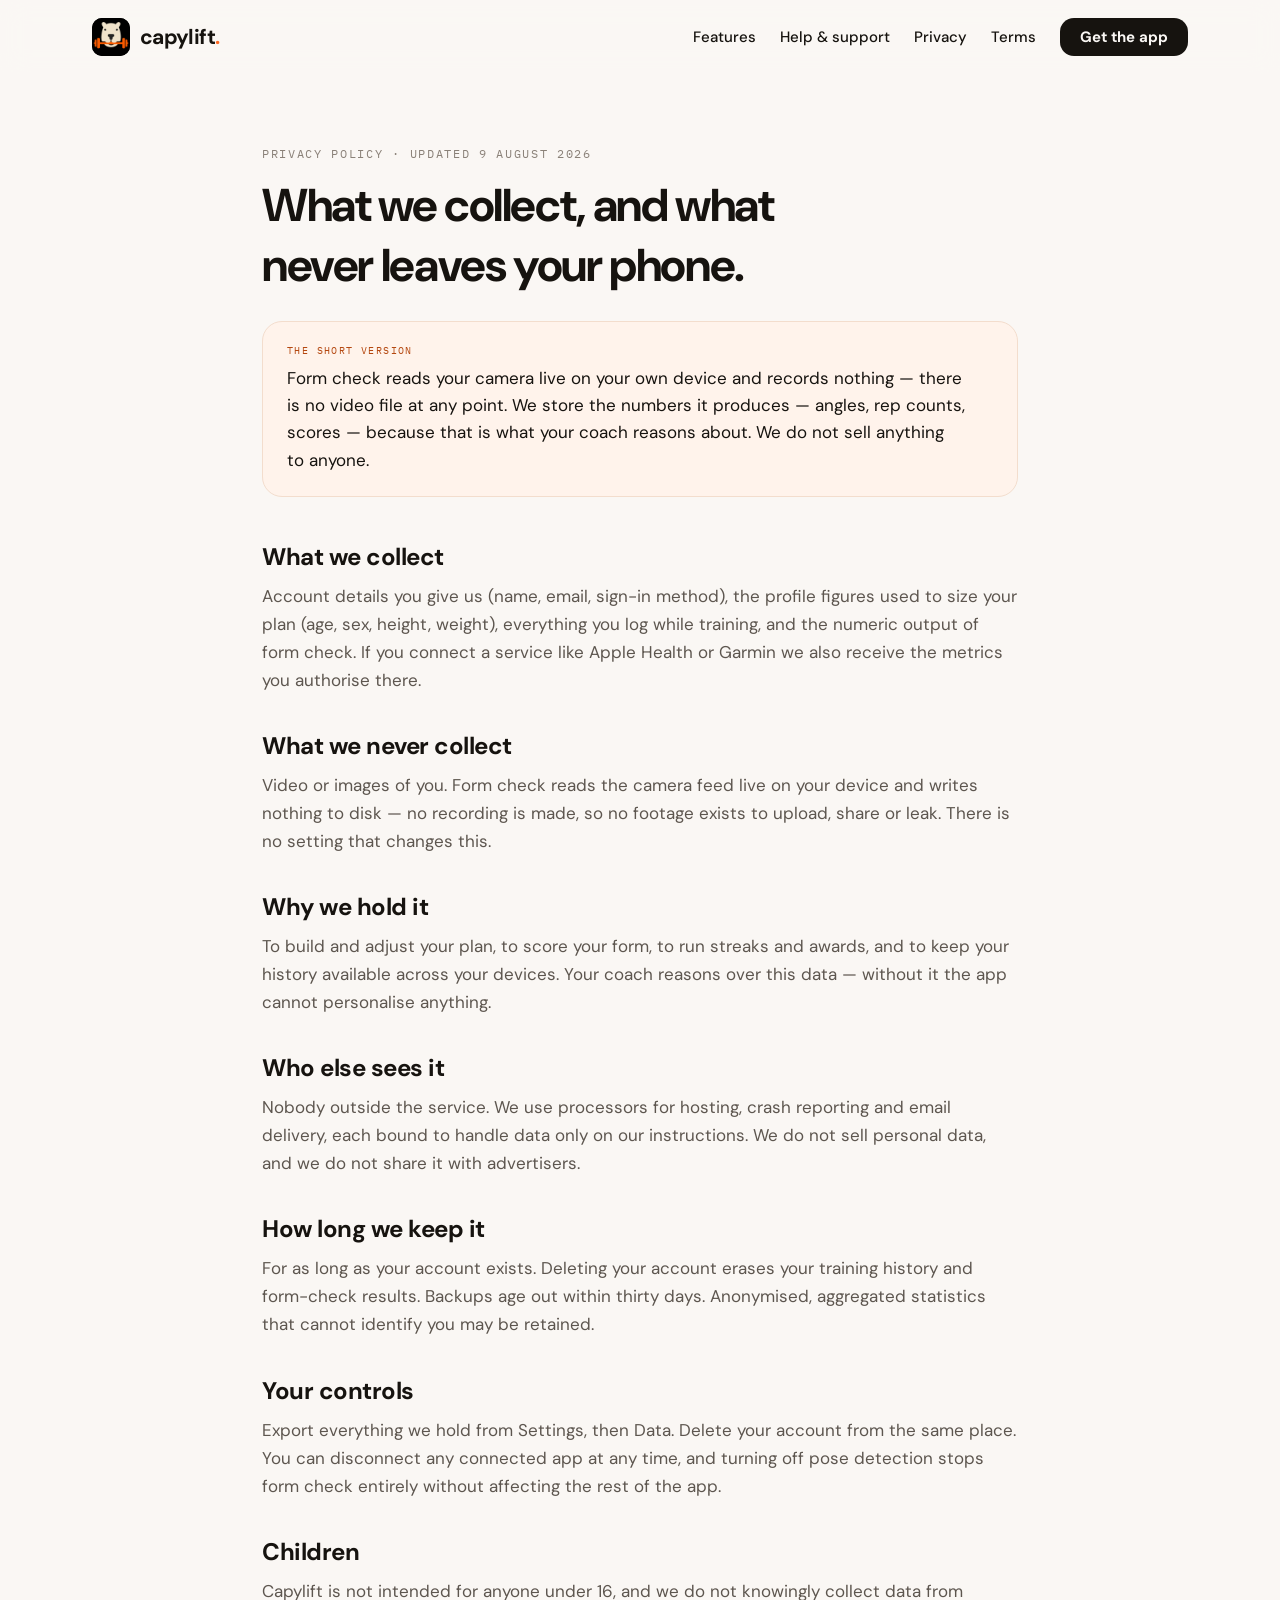
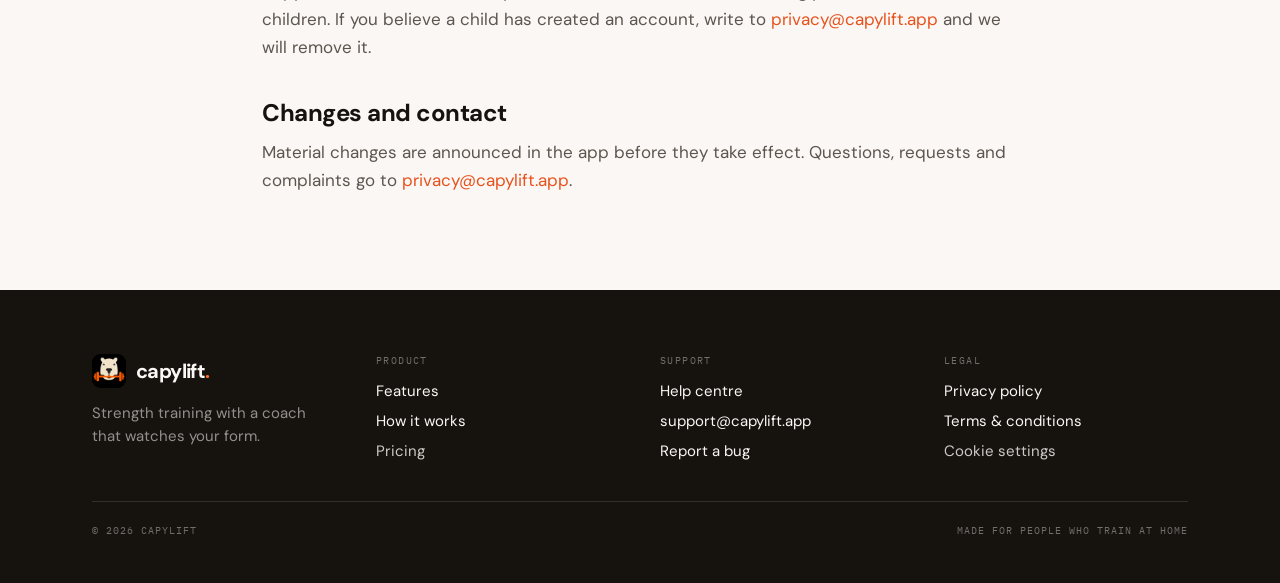
==== privacy/index.html @ c58286a8 "Convert to multi-page site (clean URLs, no hash routing) Co-Authored-By: Claude Opus 4.8 (1M context" ====
<!DOCTYPE html>
<html lang="en">
<head>
<meta charset="utf-8">
<meta name="viewport" content="width=device-width, initial-scale=1">
<title>Privacy policy — Capylift</title>
<meta name="description" content="What Capylift collects, and what never leaves your phone.">
<link rel="icon" type="image/png" href="/assets/logo.png">
<meta property="og:title" content="Capylift — Your AI strength coach">
<meta property="og:description" content="A coach plans your week. You get the final say on all of it.">
<meta property="og:image" content="/assets/logo.png">
<meta property="og:type" content="website">

<link rel="preconnect" href="https://fonts.googleapis.com">
<link rel="preconnect" href="https://fonts.gstatic.com" crossorigin>
<link href="https://fonts.googleapis.com/css2?family=DM+Sans:wght@400;500;700&family=IBM+Plex+Mono:wght@500;600&display=swap" rel="stylesheet">

<style>
  * { box-sizing: border-box; }
  body { margin: 0; background: #FAF7F4; color: #16130F; font-family: 'DM Sans', system-ui, sans-serif; -webkit-font-smoothing: antialiased; }
  a { color: #E8511C; text-decoration: none; }
  a:hover { color: #B93C11; }
  @keyframes floatY { 0%, 100% { transform: translateY(0); } 50% { transform: translateY(-10px); } }

  /* interactive states (the design tool used a custom style-hover attr) */
  .navlink { font-size:15px; font-weight:500; color:#5D564F; cursor:pointer; transition:color .16s ease; }
  .navlink:hover, .navlink.active { color:#16130F; }
  .btn-dark { transition:background .16s ease; }
  .btn-dark:hover { background:#2A241E !important; }
  .flink { color:rgba(250,247,244,0.8); cursor:pointer; transition:color .16s ease; }
  .flink:hover { color:#FAF7F4; }
  .plain { color:inherit; }
  .plain:hover { color:inherit; }


</style>
</head>
<body>

<div style="min-height:100vh; display:flex; flex-direction:column;">

<header style="position:sticky; top:0; z-index:50; background:rgba(250,247,244,0.88); backdrop-filter:blur(14px); -webkit-backdrop-filter:blur(14px);">
    <div style="max-width:1160px; margin:0 auto; padding:12px clamp(16px,4vw,32px); min-height:74px; display:flex; align-items:center; flex-wrap:wrap; gap:16px 28px;">
      <a href="/" class="plain" style="display:flex; align-items:center; gap:10px; margin-right:auto;">
        <span style="width:38px; height:38px; flex:none; border-radius:10px; background:#000000; overflow:hidden; display:flex;"><img src="/assets/logo.png" alt="Capylift" style="width:38px; height:38px; object-fit:contain; display:block;"></span>
        <span style="font-size:21px; font-weight:700; letter-spacing:-0.03em;">capylift<span style="color:#FF6A24;">.</span></span>
      </a>
      <nav style="display:flex; align-items:center; flex-wrap:wrap; gap:12px 24px;">
        <a href="/" data-nav="home" class="navlink plain">Features</a>
        <a href="/support/" data-nav="support" class="navlink plain">Help &amp; support</a>
        <a href="/privacy/" data-nav="privacy" class="navlink plain active">Privacy</a>
        <a href="/terms/" data-nav="terms" class="navlink plain">Terms</a>
        <div class="btn-dark" style="height:38px; padding:0 20px; border-radius:14px; background:#16130F; color:#FAF7F4; display:flex; align-items:center; font-size:15px; font-weight:700; cursor:pointer;">Get the app</div>
      </nav>
    </div>
  </header>

  <main style="flex:1;">

    <div class="route" id="route-privacy">
      <div style="max-width:820px; margin:0 auto; padding:clamp(44px,6vw,72px) clamp(20px,4vw,32px) clamp(64px,8vw,96px);">
        <div style="font-family:'IBM Plex Mono',monospace; font-size:12px; letter-spacing:0.14em; color:#8A8178;">PRIVACY POLICY · UPDATED 9 AUGUST 2026</div>
        <h1 style="margin:14px 0 0; font-size:clamp(28px,4.4vw,46px); font-weight:700; letter-spacing:-0.03em; text-wrap:balance;">What we collect, and what never leaves your phone.</h1>
        <div style="margin:26px 0 44px; padding:22px 24px; background:#FFF3EB; border:1px solid #F3DDCD; border-radius:20px;">
          <div style="font-family:'IBM Plex Mono',monospace; font-size:10px; letter-spacing:0.14em; color:#B4470F;">THE SHORT VERSION</div>
          <div style="font-size:17px; line-height:1.6; margin-top:8px; text-wrap:pretty;">Form check reads your camera live on your own device and records nothing — there is no video file at any point. We store the numbers it produces — angles, rep counts, scores — because that is what your coach reasons about. We do not sell anything to anyone.</div>
        </div>
        <div style="display:flex; flex-direction:column; gap:36px;">
          <div><h2 style="margin:0 0 10px; font-size:24px; font-weight:700; letter-spacing:-0.02em;">What we collect</h2><div style="font-size:17px; line-height:1.65; color:#5D564F; text-wrap:pretty;">Account details you give us (name, email, sign-in method), the profile figures used to size your plan (age, sex, height, weight), everything you log while training, and the numeric output of form check. If you connect a service like Apple Health or Garmin we also receive the metrics you authorise there.</div></div>
          <div><h2 style="margin:0 0 10px; font-size:24px; font-weight:700; letter-spacing:-0.02em;">What we never collect</h2><div style="font-size:17px; line-height:1.65; color:#5D564F; text-wrap:pretty;">Video or images of you. Form check reads the camera feed live on your device and writes nothing to disk — no recording is made, so no footage exists to upload, share or leak. There is no setting that changes this.</div></div>
          <div><h2 style="margin:0 0 10px; font-size:24px; font-weight:700; letter-spacing:-0.02em;">Why we hold it</h2><div style="font-size:17px; line-height:1.65; color:#5D564F; text-wrap:pretty;">To build and adjust your plan, to score your form, to run streaks and awards, and to keep your history available across your devices. Your coach reasons over this data — without it the app cannot personalise anything.</div></div>
          <div><h2 style="margin:0 0 10px; font-size:24px; font-weight:700; letter-spacing:-0.02em;">Who else sees it</h2><div style="font-size:17px; line-height:1.65; color:#5D564F; text-wrap:pretty;">Nobody outside the service. We use processors for hosting, crash reporting and email delivery, each bound to handle data only on our instructions. We do not sell personal data, and we do not share it with advertisers.</div></div>
          <div><h2 style="margin:0 0 10px; font-size:24px; font-weight:700; letter-spacing:-0.02em;">How long we keep it</h2><div style="font-size:17px; line-height:1.65; color:#5D564F; text-wrap:pretty;">For as long as your account exists. Deleting your account erases your training history and form-check results. Backups age out within thirty days. Anonymised, aggregated statistics that cannot identify you may be retained.</div></div>
          <div><h2 style="margin:0 0 10px; font-size:24px; font-weight:700; letter-spacing:-0.02em;">Your controls</h2><div style="font-size:17px; line-height:1.65; color:#5D564F; text-wrap:pretty;">Export everything we hold from Settings, then Data. Delete your account from the same place. You can disconnect any connected app at any time, and turning off pose detection stops form check entirely without affecting the rest of the app.</div></div>
          <div><h2 style="margin:0 0 10px; font-size:24px; font-weight:700; letter-spacing:-0.02em;">Children</h2><div style="font-size:17px; line-height:1.65; color:#5D564F; text-wrap:pretty;">Capylift is not intended for anyone under 16, and we do not knowingly collect data from children. If you believe a child has created an account, write to <a href="mailto:privacy@capylift.app">privacy@capylift.app</a> and we will remove it.</div></div>
          <div><h2 style="margin:0 0 10px; font-size:24px; font-weight:700; letter-spacing:-0.02em;">Changes and contact</h2><div style="font-size:17px; line-height:1.65; color:#5D564F; text-wrap:pretty;">Material changes are announced in the app before they take effect. Questions, requests and complaints go to <a href="mailto:privacy@capylift.app">privacy@capylift.app</a>.</div></div>
        </div>
      </div>
    </div>

      </main>

<footer style="background:#16130F; color:#FAF7F4;">
    <div style="max-width:1160px; margin:0 auto; padding:clamp(44px,6vw,64px) clamp(20px,4vw,32px) 40px; display:grid; grid-template-columns:repeat(auto-fit,minmax(min(190px,100%),1fr)); gap:40px;">
      <div>
        <div style="display:flex; align-items:center; gap:10px;">
          <span style="width:34px; height:34px; flex:none; border-radius:9px; background:#000000; overflow:hidden; display:flex;"><img src="/assets/logo.png" alt="" style="width:34px; height:34px; object-fit:contain; display:block;"></span>
          <span style="font-size:20px; font-weight:700; letter-spacing:-0.03em;">capylift<span style="color:#FF6A24;">.</span></span>
        </div>
        <div style="margin-top:14px; font-size:15px; line-height:1.55; color:rgba(250,247,244,0.55); max-width:34ch; text-wrap:pretty;">Strength training with a coach that watches your form.</div>
      </div>
      <div>
        <div style="font-family:'IBM Plex Mono',monospace; font-size:10px; letter-spacing:0.14em; color:rgba(250,247,244,0.4);">PRODUCT</div>
        <div style="display:flex; flex-direction:column; gap:10px; margin-top:14px; font-size:15px;">
          <a href="/" class="flink plain">Features</a>
          <a href="/" class="flink plain">How it works</a>
          <span class="flink">Pricing</span>
        </div>
      </div>
      <div>
        <div style="font-family:'IBM Plex Mono',monospace; font-size:10px; letter-spacing:0.14em; color:rgba(250,247,244,0.4);">SUPPORT</div>
        <div style="display:flex; flex-direction:column; gap:10px; margin-top:14px; font-size:15px;">
          <a href="/support/" class="flink plain">Help centre</a>
          <a href="mailto:support@capylift.app" class="flink plain">support@capylift.app</a>
          <a href="/support/" class="flink plain">Report a bug</a>
        </div>
      </div>
      <div>
        <div style="font-family:'IBM Plex Mono',monospace; font-size:10px; letter-spacing:0.14em; color:rgba(250,247,244,0.4);">LEGAL</div>
        <div style="display:flex; flex-direction:column; gap:10px; margin-top:14px; font-size:15px;">
          <a href="/privacy/" class="flink plain">Privacy policy</a>
          <a href="/terms/" class="flink plain">Terms &amp; conditions</a>
          <span class="flink">Cookie settings</span>
        </div>
      </div>
    </div>
    <div style="max-width:1160px; margin:0 auto; padding:0 clamp(20px,4vw,32px) 46px;">
      <div style="border-top:1px solid rgba(250,247,244,0.12); padding-top:22px; display:flex; flex-wrap:wrap; justify-content:space-between; gap:10px 24px; font-family:'IBM Plex Mono',monospace; font-size:10px; letter-spacing:0.1em; color:rgba(250,247,244,0.4);">
        <span>© 2026 CAPYLIFT</span>
        <span>MADE FOR PEOPLE WHO TRAIN AT HOME</span>
      </div>
    </div>
  </footer>
</div>

</body>
</html>
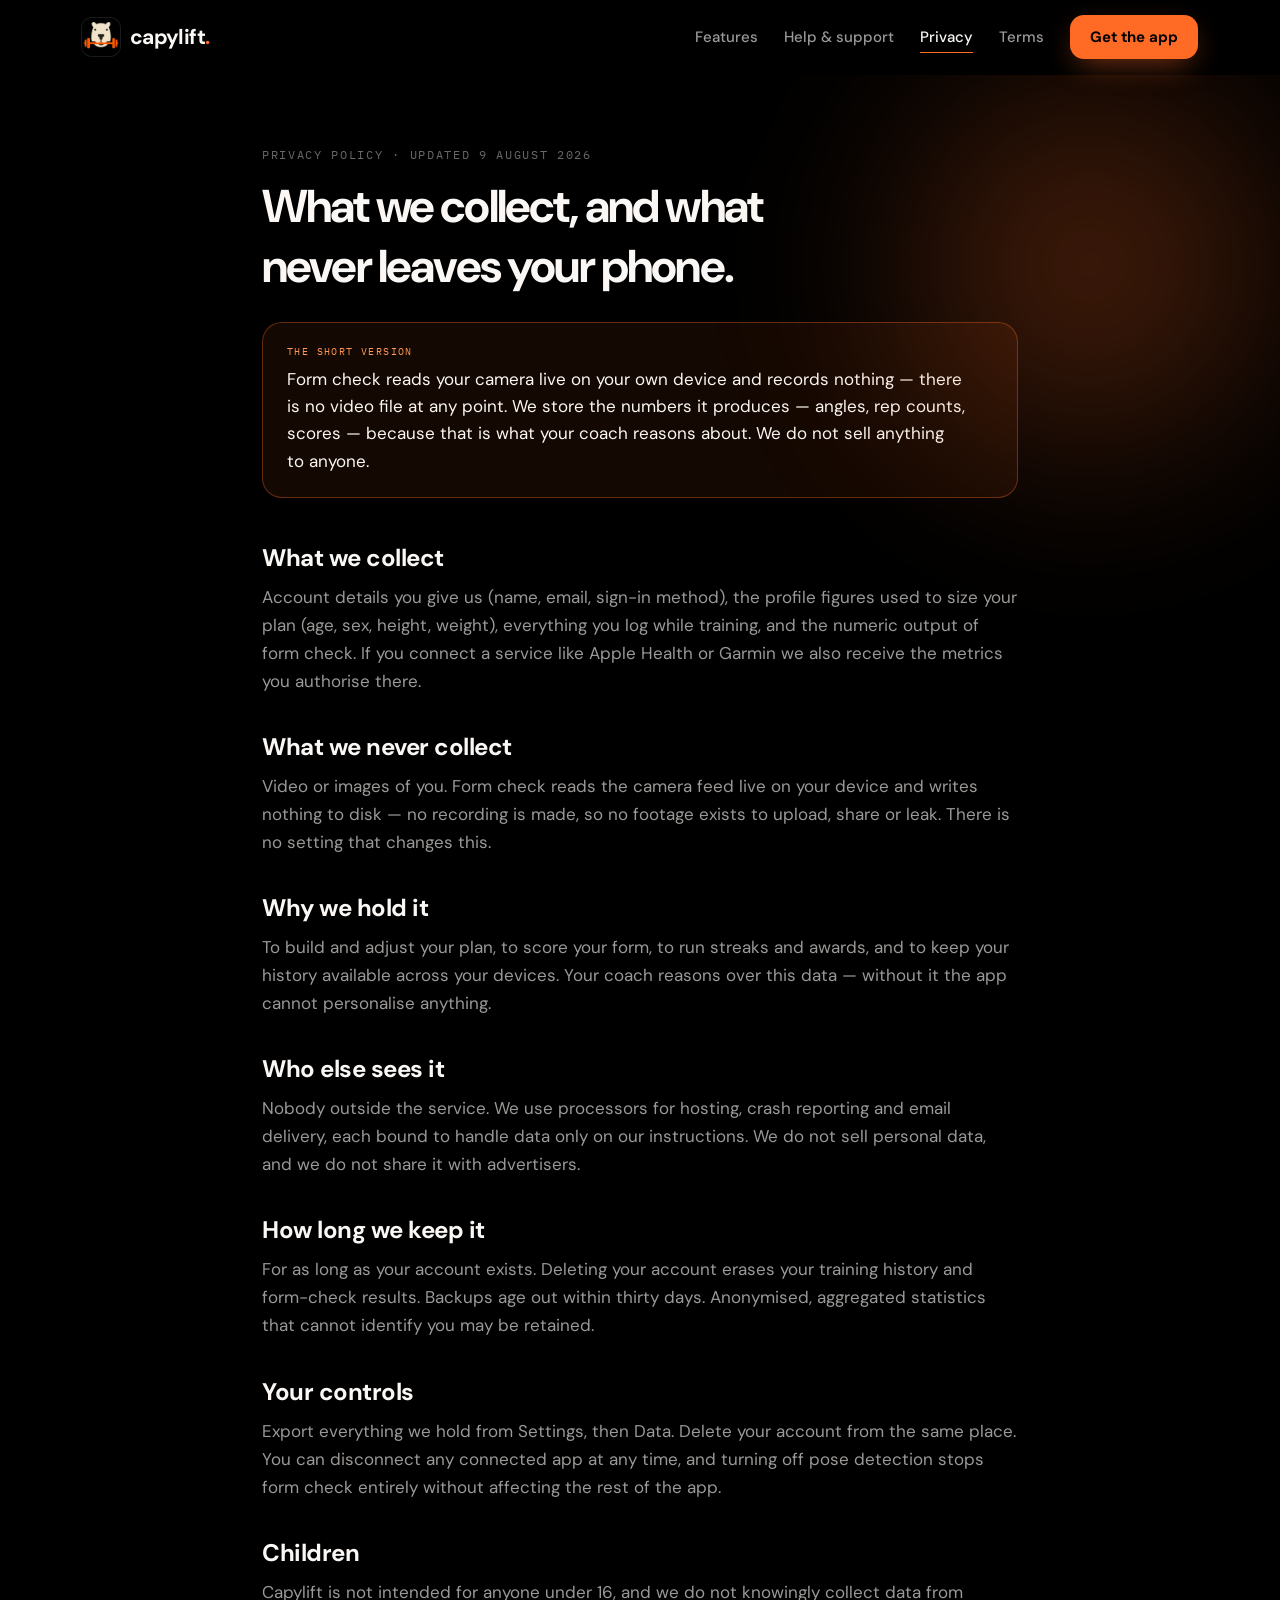
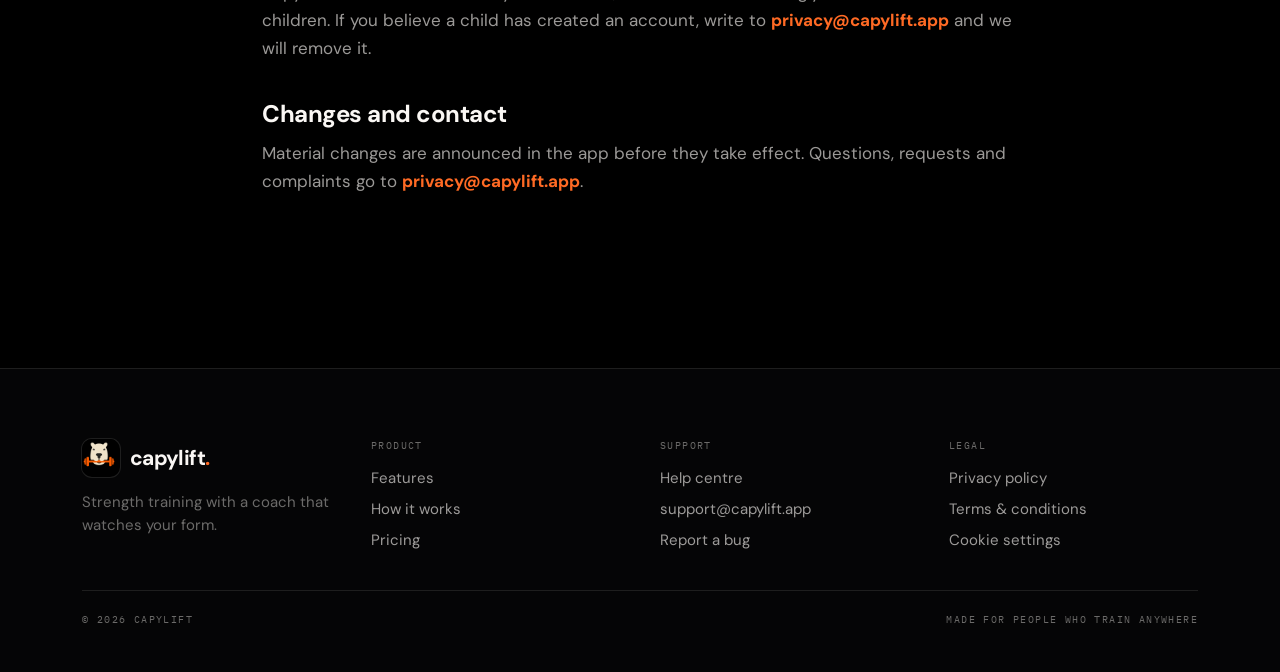
==== commit 78af5c36: "Bring support, privacy, terms and 404 pages into the dark design Move the inner pages onto a shared " ====
--- a/privacy/index.html
+++ b/privacy/index.html
@@ -15,113 +15,80 @@
 <link rel="preconnect" href="https://fonts.gstatic.com" crossorigin>
 <link href="https://fonts.googleapis.com/css2?family=DM+Sans:wght@400;500;700&family=IBM+Plex+Mono:wght@500;600&display=swap" rel="stylesheet">
 
-<style>
-  * { box-sizing: border-box; }
-  body { margin: 0; background: #FAF7F4; color: #16130F; font-family: 'DM Sans', system-ui, sans-serif; -webkit-font-smoothing: antialiased; }
-  a { color: #E8511C; text-decoration: none; }
-  a:hover { color: #B93C11; }
-  @keyframes floatY { 0%, 100% { transform: translateY(0); } 50% { transform: translateY(-10px); } }
-
-  /* interactive states (the design tool used a custom style-hover attr) */
-  .navlink { font-size:15px; font-weight:500; color:#5D564F; cursor:pointer; transition:color .16s ease; }
-  .navlink:hover, .navlink.active { color:#16130F; }
-  .btn-dark { transition:background .16s ease; }
-  .btn-dark:hover { background:#2A241E !important; }
-  .flink { color:rgba(250,247,244,0.8); cursor:pointer; transition:color .16s ease; }
-  .flink:hover { color:#FAF7F4; }
-  .plain { color:inherit; }
-  .plain:hover { color:inherit; }
-
-
-</style>
+<link rel="stylesheet" href="/assets/site.css">
+<meta name="theme-color" content="#000000">
 </head>
 <body>
+<div id="progress"></div>
+<div class="grain" aria-hidden="true"></div>
+<header id="top">
+  <div class="wrap nav">
+    <a href="/" class="brand"><span class="icon"><img src="/assets/logo.png" alt="Capylift" width="38" height="38"></span><b>capylift<span class="flame">.</span></b></a>
+    <nav class="navlinks">
+      <a href="/" class="navlink">Features</a>
+      <a href="/support/" class="navlink">Help &amp; support</a>
+      <a href="/privacy/" class="navlink active">Privacy</a>
+      <a href="/terms/" class="navlink">Terms</a>
+      <a href="https://apps.apple.com/gb/app/capylift-ai-fitness-trainer/id6780143263" target="_blank" rel="noopener" class="btn btn-flame" aria-label="Get the app">Get the app</a>
+    </nav>
+  </div>
+</header>
 
-<div style="min-height:100vh; display:flex; flex-direction:column;">
+<main class="page">
+  <div class="page-glow" aria-hidden="true"></div>
 
-<header style="position:sticky; top:0; z-index:50; background:rgba(250,247,244,0.88); backdrop-filter:blur(14px); -webkit-backdrop-filter:blur(14px);">
-    <div style="max-width:1160px; margin:0 auto; padding:12px clamp(16px,4vw,32px); min-height:74px; display:flex; align-items:center; flex-wrap:wrap; gap:16px 28px;">
-      <a href="/" class="plain" style="display:flex; align-items:center; gap:10px; margin-right:auto;">
-        <span style="width:38px; height:38px; flex:none; border-radius:10px; background:#000000; overflow:hidden; display:flex;"><img src="/assets/logo.png" alt="Capylift" style="width:38px; height:38px; object-fit:contain; display:block;"></span>
-        <span style="font-size:21px; font-weight:700; letter-spacing:-0.03em;">capylift<span style="color:#FF6A24;">.</span></span>
-      </a>
-      <nav style="display:flex; align-items:center; flex-wrap:wrap; gap:12px 24px;">
-        <a href="/" data-nav="home" class="navlink plain">Features</a>
-        <a href="/support/" data-nav="support" class="navlink plain">Help &amp; support</a>
-        <a href="/privacy/" data-nav="privacy" class="navlink plain active">Privacy</a>
-        <a href="/terms/" data-nav="terms" class="navlink plain">Terms</a>
-        <div class="btn-dark" style="height:38px; padding:0 20px; border-radius:14px; background:#16130F; color:#FAF7F4; display:flex; align-items:center; font-size:15px; font-weight:700; cursor:pointer;">Get the app</div>
-      </nav>
-    </div>
-  </header>
-
-  <main style="flex:1;">
 
     <div class="route" id="route-privacy">
       <div style="max-width:820px; margin:0 auto; padding:clamp(44px,6vw,72px) clamp(20px,4vw,32px) clamp(64px,8vw,96px);">
-        <div style="font-family:'IBM Plex Mono',monospace; font-size:12px; letter-spacing:0.14em; color:#8A8178;">PRIVACY POLICY · UPDATED 9 AUGUST 2026</div>
-        <h1 style="margin:14px 0 0; font-size:clamp(28px,4.4vw,46px); font-weight:700; letter-spacing:-0.03em; text-wrap:balance;">What we collect, and what never leaves your phone.</h1>
-        <div style="margin:26px 0 44px; padding:22px 24px; background:#FFF3EB; border:1px solid #F3DDCD; border-radius:20px;">
-          <div style="font-family:'IBM Plex Mono',monospace; font-size:10px; letter-spacing:0.14em; color:#B4470F;">THE SHORT VERSION</div>
+        <div class="reveal" style="--d:0.00s;font-family:'IBM Plex Mono',monospace; font-size:12px; letter-spacing:0.14em; color:rgba(250,247,244,0.42);">PRIVACY POLICY · UPDATED 9 AUGUST 2026</div>
+        <h1 class="reveal" style="--d:0.06s;margin:14px 0 0; font-size:clamp(28px,4.4vw,46px); font-weight:700; letter-spacing:-0.03em; text-wrap:balance;">What we collect, and what never leaves your phone.</h1>
+        <div class="reveal" style="--d:0.12s;margin:26px 0 44px; padding:22px 24px; background:rgba(255,106,36,0.08); border:1px solid rgba(255,106,36,0.35); border-radius:20px;">
+          <div style="font-family:'IBM Plex Mono',monospace; font-size:10px; letter-spacing:0.14em; color:#FF9556;">THE SHORT VERSION</div>
           <div style="font-size:17px; line-height:1.6; margin-top:8px; text-wrap:pretty;">Form check reads your camera live on your own device and records nothing — there is no video file at any point. We store the numbers it produces — angles, rep counts, scores — because that is what your coach reasons about. We do not sell anything to anyone.</div>
         </div>
-        <div style="display:flex; flex-direction:column; gap:36px;">
-          <div><h2 style="margin:0 0 10px; font-size:24px; font-weight:700; letter-spacing:-0.02em;">What we collect</h2><div style="font-size:17px; line-height:1.65; color:#5D564F; text-wrap:pretty;">Account details you give us (name, email, sign-in method), the profile figures used to size your plan (age, sex, height, weight), everything you log while training, and the numeric output of form check. If you connect a service like Apple Health or Garmin we also receive the metrics you authorise there.</div></div>
-          <div><h2 style="margin:0 0 10px; font-size:24px; font-weight:700; letter-spacing:-0.02em;">What we never collect</h2><div style="font-size:17px; line-height:1.65; color:#5D564F; text-wrap:pretty;">Video or images of you. Form check reads the camera feed live on your device and writes nothing to disk — no recording is made, so no footage exists to upload, share or leak. There is no setting that changes this.</div></div>
-          <div><h2 style="margin:0 0 10px; font-size:24px; font-weight:700; letter-spacing:-0.02em;">Why we hold it</h2><div style="font-size:17px; line-height:1.65; color:#5D564F; text-wrap:pretty;">To build and adjust your plan, to score your form, to run streaks and awards, and to keep your history available across your devices. Your coach reasons over this data — without it the app cannot personalise anything.</div></div>
-          <div><h2 style="margin:0 0 10px; font-size:24px; font-weight:700; letter-spacing:-0.02em;">Who else sees it</h2><div style="font-size:17px; line-height:1.65; color:#5D564F; text-wrap:pretty;">Nobody outside the service. We use processors for hosting, crash reporting and email delivery, each bound to handle data only on our instructions. We do not sell personal data, and we do not share it with advertisers.</div></div>
-          <div><h2 style="margin:0 0 10px; font-size:24px; font-weight:700; letter-spacing:-0.02em;">How long we keep it</h2><div style="font-size:17px; line-height:1.65; color:#5D564F; text-wrap:pretty;">For as long as your account exists. Deleting your account erases your training history and form-check results. Backups age out within thirty days. Anonymised, aggregated statistics that cannot identify you may be retained.</div></div>
-          <div><h2 style="margin:0 0 10px; font-size:24px; font-weight:700; letter-spacing:-0.02em;">Your controls</h2><div style="font-size:17px; line-height:1.65; color:#5D564F; text-wrap:pretty;">Export everything we hold from Settings, then Data. Delete your account from the same place. You can disconnect any connected app at any time, and turning off pose detection stops form check entirely without affecting the rest of the app.</div></div>
-          <div><h2 style="margin:0 0 10px; font-size:24px; font-weight:700; letter-spacing:-0.02em;">Children</h2><div style="font-size:17px; line-height:1.65; color:#5D564F; text-wrap:pretty;">Capylift is not intended for anyone under 16, and we do not knowingly collect data from children. If you believe a child has created an account, write to <a href="mailto:privacy@capylift.app">privacy@capylift.app</a> and we will remove it.</div></div>
-          <div><h2 style="margin:0 0 10px; font-size:24px; font-weight:700; letter-spacing:-0.02em;">Changes and contact</h2><div style="font-size:17px; line-height:1.65; color:#5D564F; text-wrap:pretty;">Material changes are announced in the app before they take effect. Questions, requests and complaints go to <a href="mailto:privacy@capylift.app">privacy@capylift.app</a>.</div></div>
+        <div class="reveal" style="--d:0.18s;display:flex; flex-direction:column; gap:36px;">
+          <div><h2 style="margin:0 0 10px; font-size:24px; font-weight:700; letter-spacing:-0.02em;">What we collect</h2><div style="font-size:17px; line-height:1.65; color:rgba(250,247,244,0.62); text-wrap:pretty;">Account details you give us (name, email, sign-in method), the profile figures used to size your plan (age, sex, height, weight), everything you log while training, and the numeric output of form check. If you connect a service like Apple Health or Garmin we also receive the metrics you authorise there.</div></div>
+          <div><h2 style="margin:0 0 10px; font-size:24px; font-weight:700; letter-spacing:-0.02em;">What we never collect</h2><div style="font-size:17px; line-height:1.65; color:rgba(250,247,244,0.62); text-wrap:pretty;">Video or images of you. Form check reads the camera feed live on your device and writes nothing to disk — no recording is made, so no footage exists to upload, share or leak. There is no setting that changes this.</div></div>
+          <div><h2 style="margin:0 0 10px; font-size:24px; font-weight:700; letter-spacing:-0.02em;">Why we hold it</h2><div style="font-size:17px; line-height:1.65; color:rgba(250,247,244,0.62); text-wrap:pretty;">To build and adjust your plan, to score your form, to run streaks and awards, and to keep your history available across your devices. Your coach reasons over this data — without it the app cannot personalise anything.</div></div>
+          <div><h2 style="margin:0 0 10px; font-size:24px; font-weight:700; letter-spacing:-0.02em;">Who else sees it</h2><div style="font-size:17px; line-height:1.65; color:rgba(250,247,244,0.62); text-wrap:pretty;">Nobody outside the service. We use processors for hosting, crash reporting and email delivery, each bound to handle data only on our instructions. We do not sell personal data, and we do not share it with advertisers.</div></div>
+          <div><h2 style="margin:0 0 10px; font-size:24px; font-weight:700; letter-spacing:-0.02em;">How long we keep it</h2><div style="font-size:17px; line-height:1.65; color:rgba(250,247,244,0.62); text-wrap:pretty;">For as long as your account exists. Deleting your account erases your training history and form-check results. Backups age out within thirty days. Anonymised, aggregated statistics that cannot identify you may be retained.</div></div>
+          <div><h2 style="margin:0 0 10px; font-size:24px; font-weight:700; letter-spacing:-0.02em;">Your controls</h2><div style="font-size:17px; line-height:1.65; color:rgba(250,247,244,0.62); text-wrap:pretty;">Export everything we hold from Settings, then Data. Delete your account from the same place. You can disconnect any connected app at any time, and turning off pose detection stops form check entirely without affecting the rest of the app.</div></div>
+          <div><h2 style="margin:0 0 10px; font-size:24px; font-weight:700; letter-spacing:-0.02em;">Children</h2><div style="font-size:17px; line-height:1.65; color:rgba(250,247,244,0.62); text-wrap:pretty;">Capylift is not intended for anyone under 16, and we do not knowingly collect data from children. If you believe a child has created an account, write to <a href="mailto:privacy@capylift.app">privacy@capylift.app</a> and we will remove it.</div></div>
+          <div><h2 style="margin:0 0 10px; font-size:24px; font-weight:700; letter-spacing:-0.02em;">Changes and contact</h2><div style="font-size:17px; line-height:1.65; color:rgba(250,247,244,0.62); text-wrap:pretty;">Material changes are announced in the app before they take effect. Questions, requests and complaints go to <a href="mailto:privacy@capylift.app">privacy@capylift.app</a>.</div></div>
         </div>
       </div>
     </div>
 
-      </main>
+      
+</main>
 
-<footer style="background:#16130F; color:#FAF7F4;">
-    <div style="max-width:1160px; margin:0 auto; padding:clamp(44px,6vw,64px) clamp(20px,4vw,32px) 40px; display:grid; grid-template-columns:repeat(auto-fit,minmax(min(190px,100%),1fr)); gap:40px;">
+<footer>
+  <div class="wrap">
+    <div class="fgrid">
       <div>
-        <div style="display:flex; align-items:center; gap:10px;">
-          <span style="width:34px; height:34px; flex:none; border-radius:9px; background:#000000; overflow:hidden; display:flex;"><img src="/assets/logo.png" alt="" style="width:34px; height:34px; object-fit:contain; display:block;"></span>
-          <span style="font-size:20px; font-weight:700; letter-spacing:-0.03em;">capylift<span style="color:#FF6A24;">.</span></span>
-        </div>
-        <div style="margin-top:14px; font-size:15px; line-height:1.55; color:rgba(250,247,244,0.55); max-width:34ch; text-wrap:pretty;">Strength training with a coach that watches your form.</div>
+        <a href="/" class="brand"><span class="icon"><img src="/assets/logo.png" alt="" width="34" height="34"></span><b>capylift<span class="flame">.</span></b></a>
+        <div style="margin-top:14px; font-size:15px; line-height:1.55; color:var(--faint); max-width:34ch;">Strength training with a coach that watches your form.</div>
       </div>
-      <div>
-        <div style="font-family:'IBM Plex Mono',monospace; font-size:10px; letter-spacing:0.14em; color:rgba(250,247,244,0.4);">PRODUCT</div>
-        <div style="display:flex; flex-direction:column; gap:10px; margin-top:14px; font-size:15px;">
-          <a href="/" class="flink plain">Features</a>
-          <a href="/" class="flink plain">How it works</a>
-          <span class="flink">Pricing</span>
-        </div>
-      </div>
-      <div>
-        <div style="font-family:'IBM Plex Mono',monospace; font-size:10px; letter-spacing:0.14em; color:rgba(250,247,244,0.4);">SUPPORT</div>
-        <div style="display:flex; flex-direction:column; gap:10px; margin-top:14px; font-size:15px;">
-          <a href="/support/" class="flink plain">Help centre</a>
-          <a href="mailto:support@capylift.app" class="flink plain">support@capylift.app</a>
-          <a href="/support/" class="flink plain">Report a bug</a>
-        </div>
-      </div>
-      <div>
-        <div style="font-family:'IBM Plex Mono',monospace; font-size:10px; letter-spacing:0.14em; color:rgba(250,247,244,0.4);">LEGAL</div>
-        <div style="display:flex; flex-direction:column; gap:10px; margin-top:14px; font-size:15px;">
-          <a href="/privacy/" class="flink plain">Privacy policy</a>
-          <a href="/terms/" class="flink plain">Terms &amp; conditions</a>
-          <span class="flink">Cookie settings</span>
-        </div>
-      </div>
+      <div><div class="fhead mono">Product</div><div class="flinks"><a href="/#features" class="flink">Features</a><a href="/#how" class="flink">How it works</a><span class="flink">Pricing</span></div></div>
+      <div><div class="fhead mono">Support</div><div class="flinks"><a href="/support/" class="flink">Help centre</a><a href="mailto:support@capylift.app" class="flink">support@capylift.app</a><a href="/support/" class="flink">Report a bug</a></div></div>
+      <div><div class="fhead mono">Legal</div><div class="flinks"><a href="/privacy/" class="flink">Privacy policy</a><a href="/terms/" class="flink">Terms &amp; conditions</a><span class="flink">Cookie settings</span></div></div>
     </div>
-    <div style="max-width:1160px; margin:0 auto; padding:0 clamp(20px,4vw,32px) 46px;">
-      <div style="border-top:1px solid rgba(250,247,244,0.12); padding-top:22px; display:flex; flex-wrap:wrap; justify-content:space-between; gap:10px 24px; font-family:'IBM Plex Mono',monospace; font-size:10px; letter-spacing:0.1em; color:rgba(250,247,244,0.4);">
-        <span>© 2026 CAPYLIFT</span>
-        <span>MADE FOR PEOPLE WHO TRAIN AT HOME</span>
-      </div>
-    </div>
-  </footer>
-</div>
+    <div class="fbar mono"><span>© 2026 Capylift</span><span>Made for people who train anywhere</span></div>
+  </div>
+</footer>
 
+<script>
+(() => {
+  const reduce = matchMedia('(prefers-reduced-motion: reduce)').matches;
+  const header = document.getElementById('top'), bar = document.getElementById('progress');
+  const onScroll = () => { const y = scrollY, max = document.documentElement.scrollHeight - innerHeight;
+    header.classList.toggle('scrolled', y > 10); bar.style.transform = `scaleX(${max > 0 ? y / max : 0})`; };
+  addEventListener('scroll', () => requestAnimationFrame(onScroll), { passive: true }); onScroll();
+  const items = document.querySelectorAll('.reveal');
+  if (reduce) { items.forEach(e => e.classList.add('in')); return; }
+  const io = new IntersectionObserver(es => es.forEach(e => { if (e.isIntersecting) { e.target.classList.add('in'); io.unobserve(e.target); } }), { threshold: 0.12 });
+  items.forEach(e => io.observe(e));
+})();
+</script>
 </body>
 </html>
--- a/assets/site.css
+++ b/assets/site.css
@@ -0,0 +1,66 @@
+/* Shared dark theme for the inner pages (support, privacy, terms). Mirrors the homepage. */
+:root {
+  --bg: #000000; --card: #0E1013; --sunken: #171A1E; --line: rgba(250,247,244,0.10); --line-2: rgba(250,247,244,0.18);
+  --paper: #FAF7F4; --muted: rgba(250,247,244,0.62); --faint: rgba(250,247,244,0.42);
+  --flame: #FF6A24; --flame-2: #FF9556; --flame-deep: #E8511C;
+  --ease: cubic-bezier(.2,.8,.2,1); --wrap: 1180px; --pad: clamp(20px,4vw,32px);
+}
+* { box-sizing: border-box; }
+html { scroll-behavior: smooth; }
+body { margin: 0; background: var(--bg); color: var(--paper); font-family: 'DM Sans', system-ui, sans-serif; -webkit-font-smoothing: antialiased; overflow-x: hidden; }
+a { color: var(--flame); text-decoration: none; transition: color .2s; }
+a:hover { color: var(--flame-2); }
+img { display: block; max-width: 100%; }
+.wrap { max-width: var(--wrap); margin: 0 auto; padding: 0 var(--pad); }
+.mono { font-family: 'IBM Plex Mono', monospace; letter-spacing: 0.14em; text-transform: uppercase; }
+.flame { color: var(--flame); }
+
+/* atmosphere */
+#progress { position: fixed; top: 0; left: 0; height: 2px; width: 100%; transform-origin: 0 50%; transform: scaleX(0); background: linear-gradient(90deg, var(--flame-deep), var(--flame-2)); z-index: 100; }
+.grain { position: fixed; inset: 0; pointer-events: none; z-index: 1; opacity: .05; mix-blend-mode: overlay;
+  background-image: url("data:image/svg+xml,%3Csvg xmlns='http://www.w3.org/2000/svg' width='160' height='160'%3E%3Cfilter id='n'%3E%3CfeTurbulence type='fractalNoise' baseFrequency='.9' numOctaves='2' stitchTiles='stitch'/%3E%3C/filter%3E%3Crect width='100%25' height='100%25' filter='url(%23n)'/%3E%3C/svg%3E"); }
+.page-glow { position: absolute; top: -120px; right: -120px; width: 620px; height: 620px; border-radius: 50%; pointer-events: none; filter: blur(70px);
+  background: radial-gradient(circle, rgba(255,106,36,.30), transparent 65%); animation: drift 16s ease-in-out infinite; }
+@keyframes drift { 0%,100% { transform: translate(0,0) scale(1); } 50% { transform: translate(-50px,40px) scale(1.08); } }
+main, header, footer { position: relative; z-index: 2; }
+main { overflow: hidden; }
+
+/* header */
+header { position: sticky; top: 0; z-index: 50; transition: background .3s, border-color .3s; border-bottom: 1px solid transparent; }
+header.scrolled { background: rgba(0,0,0,0.72); backdrop-filter: blur(16px); -webkit-backdrop-filter: blur(16px); border-bottom-color: var(--line); }
+.nav { min-height: 74px; display: flex; align-items: center; flex-wrap: wrap; gap: 14px 28px; }
+.brand { display: flex; align-items: center; gap: 10px; margin-right: auto; color: var(--paper); }
+.brand:hover { color: var(--paper); }
+.brand .icon { width: 38px; height: 38px; border-radius: 10px; overflow: hidden; background: #000; box-shadow: 0 0 0 1px var(--line); }
+.brand b { font-size: 21px; letter-spacing: -0.03em; }
+.navlinks { display: flex; align-items: center; flex-wrap: wrap; gap: 10px 26px; }
+.navlink { font-size: 15px; font-weight: 500; color: var(--muted); position: relative; }
+.navlink::after { content: ""; position: absolute; left: 0; right: 0; bottom: -6px; height: 1px; background: var(--flame); transform: scaleX(0); transform-origin: left; transition: transform .35s var(--ease); }
+.navlink:hover, .navlink.active { color: var(--paper); }
+.navlink:hover::after, .navlink.active::after { transform: scaleX(1); }
+.btn { height: 44px; padding: 0 20px; border-radius: 14px; display: inline-flex; align-items: center; font-weight: 700; font-size: 15px; transition: transform .25s var(--ease), box-shadow .25s; }
+.btn-flame { background: var(--flame); color: #000; box-shadow: 0 10px 30px -8px rgba(255,106,36,.55); }
+.btn-flame:hover { color: #000; box-shadow: 0 16px 40px -8px rgba(255,106,36,.8); transform: translateY(-1px); }
+
+/* page content */
+.page h1 { letter-spacing: -0.04em !important; }
+.page h2 { color: var(--paper); }
+.page a { font-weight: 700; }
+.page [data-card] { transition: transform .35s var(--ease), box-shadow .35s; }
+.page [data-card]:hover { transform: translateY(-3px); box-shadow: 0 0 0 1px rgba(255,106,36,.45), 0 24px 50px -24px rgba(255,106,36,.45); }
+.reveal { opacity: 0; transform: translateY(26px); transition: opacity .8s var(--ease), transform .8s var(--ease); transition-delay: var(--d, 0s); }
+.reveal.in { opacity: 1; transform: none; }
+
+/* footer */
+footer { margin-top: clamp(40px,6vw,80px); border-top: 1px solid var(--line); background: #050506; }
+.fgrid { padding: clamp(48px,6vw,70px) 0 40px; display: grid; grid-template-columns: repeat(auto-fit, minmax(min(190px,100%),1fr)); gap: 40px; }
+.fhead { font-size: 10px; color: var(--faint); }
+.flinks { display: flex; flex-direction: column; gap: 11px; margin-top: 16px; font-size: 15px; }
+.flink { color: var(--muted); cursor: pointer; font-weight: 400; } .flink:hover { color: var(--paper); }
+.fbar { border-top: 1px solid var(--line); padding: 22px 0 46px; display: flex; flex-wrap: wrap; justify-content: space-between; gap: 10px 24px; font-size: 10px; color: var(--faint); }
+
+@media (prefers-reduced-motion: reduce) {
+  *, *::before, *::after { animation: none !important; transition: none !important; }
+  .reveal { opacity: 1 !important; transform: none !important; }
+  html { scroll-behavior: auto; }
+}
